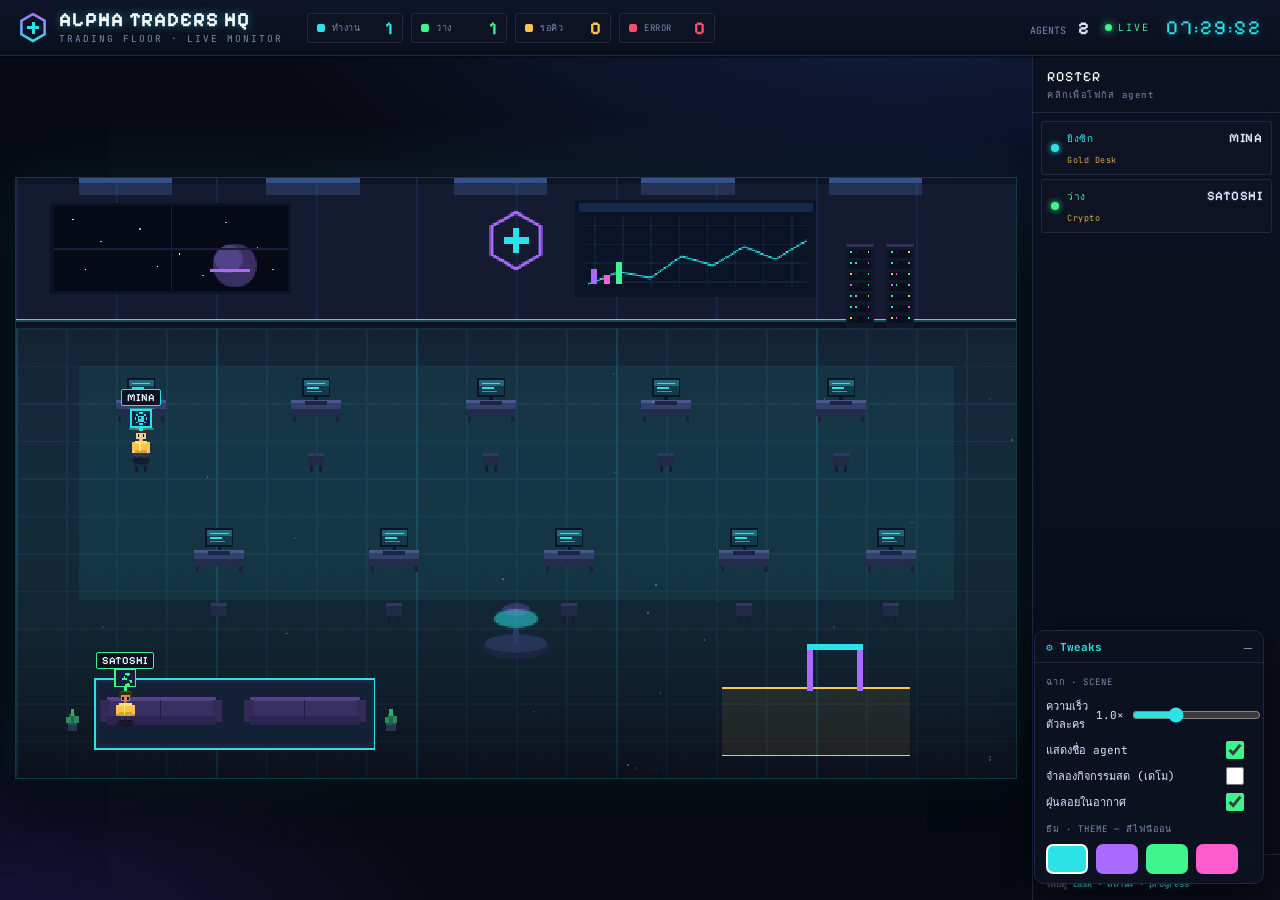
==== agent-hq.html @ ca08c9d3 "Add AGENT HQ — live pixel-office view (canvas), opened from OFFICE button Port the design's vanilla " ====
<!DOCTYPE html>
<html lang="th">
<head>
<meta charset="UTF-8" />
<meta name="viewport" content="width=device-width, initial-scale=1.0" />
<title>Agent HQ — Pixel Office</title>
<link rel="preconnect" href="https://fonts.googleapis.com" />
<link rel="preconnect" href="https://fonts.gstatic.com" crossorigin />
<link href="https://fonts.googleapis.com/css2?family=Pixelify+Sans:wght@400;500;600;700&family=JetBrains+Mono:wght@400;500;700&display=swap" rel="stylesheet" />
<style>
  :root {
    --bg:#070a14; --panel:#0d1322; --panel2:#121a30; --line:#1e2746;
    --txt:#dce4ff; --dim:#7d88b0; --cyan:#2de2e6; --purple:#a96bff;
    --green:#3df58a; --amber:#ffc44d; --red:#ff4d6d; --pink:#ff5cce;
  }
  * { box-sizing:border-box; margin:0; padding:0; }
  html, body { height:100%; }
  body {
    background:
      radial-gradient(1200px 700px at 70% -10%, #15224a 0%, transparent 55%),
      radial-gradient(900px 600px at 0% 110%, #1a1340 0%, transparent 50%),
      var(--bg);
    color:var(--txt);
    font-family:"JetBrains Mono", monospace;
    overflow:hidden;
    display:flex; flex-direction:column;
    -webkit-font-smoothing:none;
  }
  .pixel { font-family:"Pixelify Sans", monospace; }

  /* ---------- TOP BAR ---------- */
  .topbar {
    display:flex; align-items:center; gap:18px;
    padding:10px 18px;
    background:linear-gradient(180deg, #0e1528, #0a0f1d);
    border-bottom:1px solid var(--line);
    box-shadow:0 2px 0 #00000060;
    flex:0 0 auto; z-index:5;
  }
  .brand { display:flex; align-items:center; gap:11px; }
  .brand .logo {
    width:30px; height:30px; position:relative; flex:0 0 auto;
    background:conic-gradient(from 0deg, var(--purple), var(--cyan), var(--purple));
    clip-path:polygon(50% 0,93% 25%,93% 75%,50% 100%,7% 75%,7% 25%);
  }
  .brand .logo::after {
    content:""; position:absolute; inset:3px;
    background:var(--panel);
    clip-path:polygon(50% 0,93% 25%,93% 75%,50% 100%,7% 75%,7% 25%);
  }
  .brand .logo::before {
    content:""; position:absolute; inset:0; z-index:2;
    background:
      linear-gradient(var(--cyan),var(--cyan)) center/12px 3px no-repeat,
      linear-gradient(var(--cyan),var(--cyan)) center/3px 12px no-repeat;
  }
  .brand h1 { font-family:"Pixelify Sans"; font-size:20px; font-weight:700; letter-spacing:1px;
    color:#fff; text-shadow:0 0 10px #2de2e680; line-height:1; }
  .brand .sub { font-size:9.5px; color:var(--dim); letter-spacing:2px; margin-top:2px; }

  .legend { display:flex; gap:8px; margin-left:6px; }
  .pill {
    display:flex; align-items:center; gap:7px;
    background:var(--panel); border:1px solid var(--line); border-radius:3px;
    padding:5px 9px; min-width:96px;
  }
  .pill .dot { width:8px; height:8px; border-radius:2px; flex:0 0 auto; }
  .pill .lab { font-size:9px; color:var(--dim); letter-spacing:.5px; text-transform:uppercase; }
  .pill .num { font-family:"Pixelify Sans"; font-size:18px; font-weight:700; line-height:1; margin-left:auto; }

  .topright { margin-left:auto; display:flex; align-items:center; gap:16px; }
  .live { display:flex; align-items:center; gap:6px; font-size:10px; color:var(--green); letter-spacing:2px; }
  .live .b { width:7px; height:7px; border-radius:50%; background:var(--green);
    box-shadow:0 0 8px var(--green); animation:blink 1.4s infinite; }
  @keyframes blink { 0%,100%{opacity:1} 50%{opacity:.25} }
  .clock { font-family:"Pixelify Sans"; font-size:20px; color:var(--cyan);
    letter-spacing:2px; text-shadow:0 0 8px #2de2e660; }
  .total { font-size:10px; color:var(--dim); }
  .total b { font-family:"Pixelify Sans"; font-size:18px; color:var(--txt); }

  /* ---------- BODY ---------- */
  .body { flex:1; display:flex; min-height:0; }

  .stage {
    flex:1; display:flex; align-items:center; justify-content:center;
    overflow:hidden; padding:16px;
    background:
      radial-gradient(700px 400px at 50% 40%, #0e1730 0%, transparent 70%);
  }
  .wrap { position:relative; box-shadow:0 0 0 1px #2de2e633, 0 0 60px #2de2e618, 0 24px 60px #000a; }
  #scene { display:block; width:100%; height:100%; image-rendering:pixelated; border-radius:2px; }

  #labels { position:absolute; inset:0; pointer-events:none; }
  .nametag {
    position:absolute; transform:translate(-50%,-100%);
    font-family:"Pixelify Sans"; font-size:11px; font-weight:600; line-height:1;
    color:#eaf0ff; white-space:nowrap;
    background:#0b1120ee; border:1px solid var(--line); border-radius:2px;
    padding:2px 5px; text-shadow:0 1px 0 #000;
  }
  .nametag.sel { background:#16203add; box-shadow:0 0 8px currentColor; }

  /* ---------- POPUP ---------- */
  #popup {
    position:absolute; display:none; width:236px; z-index:20;
    --accent:#2de2e6;
    background:linear-gradient(180deg,#101a30,#0b1120);
    border:1px solid var(--accent);
    box-shadow:0 0 0 1px #000, 0 0 22px -2px var(--accent), 0 18px 40px #000c;
    border-radius:4px;
    transform:translate(-50%,0);
  }
  .pp-head { display:flex; align-items:center; gap:9px; padding:11px 12px 9px;
    border-bottom:1px solid var(--line); position:relative; }
  .pp-ava { width:30px; height:30px; border-radius:3px; flex:0 0 auto;
    box-shadow:inset 0 0 0 1px #ffffff30, 0 0 10px -2px var(--accent);
    image-rendering:pixelated; }
  .pp-name { font-family:"Pixelify Sans"; font-size:17px; font-weight:700; color:#fff; letter-spacing:.5px; }
  .pp-role { font-size:9.5px; color:var(--dim); margin-top:1px; }
  #popup-close { position:absolute; top:8px; right:9px; width:18px; height:18px;
    background:none; border:1px solid var(--line); color:var(--dim); border-radius:3px;
    cursor:pointer; font-family:"Pixelify Sans"; font-size:12px; line-height:1; }
  #popup-close:hover { color:#fff; border-color:var(--accent); }
  .pp-body { padding:11px 12px; display:flex; flex-direction:column; gap:9px; }
  .pp-status { align-self:flex-start; font-family:"Pixelify Sans"; font-size:11px; font-weight:600;
    letter-spacing:1px; border:1px solid; border-radius:3px; padding:3px 8px; }
  .pp-field-l { font-size:8.5px; color:var(--dim); letter-spacing:1.5px; text-transform:uppercase; margin-bottom:3px; }
  .pp-task { font-size:11.5px; color:var(--txt); line-height:1.45; }
  .pp-bar { height:7px; background:#0a1020; border:1px solid var(--line); border-radius:2px; overflow:hidden; }
  .pp-bar-fill { height:100%; width:0%; transition:width .5s ease; box-shadow:0 0 8px currentColor; }
  .pp-prog-row { display:flex; justify-content:space-between; align-items:center; }
  .pp-prog-num { font-family:"Pixelify Sans"; font-size:12px; color:var(--accent); }
  .pp-foot { display:flex; justify-content:space-between; padding:8px 12px;
    border-top:1px solid var(--line); font-size:9.5px; color:var(--dim); }
  .pp-id { color:var(--accent); letter-spacing:1px; }

  /* ---------- ROSTER ---------- */
  .roster-panel {
    flex:0 0 248px; display:flex; flex-direction:column;
    background:linear-gradient(180deg,#0c1222,#090d18);
    border-left:1px solid var(--line);
  }
  .rhead { padding:12px 14px 10px; border-bottom:1px solid var(--line); }
  .rhead .t { font-family:"Pixelify Sans"; font-size:14px; color:#fff; letter-spacing:1px; }
  .rhead .d { font-size:9px; color:var(--dim); letter-spacing:1.5px; margin-top:3px; }
  #roster { flex:1; overflow-y:auto; padding:8px; display:flex; flex-direction:column; gap:4px; }
  .rrow { display:grid; grid-template-columns:auto 1fr auto; align-items:center; gap:8px;
    width:100%; text-align:left; cursor:pointer;
    background:var(--panel); border:1px solid var(--line); border-radius:3px;
    padding:8px 9px; color:var(--txt); font-family:inherit; }
  .rrow:hover { border-color:#2de2e655; background:var(--panel2); }
  .rrow.sel { border-color:var(--cyan); box-shadow:inset 0 0 0 1px #2de2e640, 0 0 14px -4px var(--cyan); }
  .rdot { width:8px; height:8px; border-radius:50%; }
  .rname { font-family:"Pixelify Sans"; font-size:13px; font-weight:600; letter-spacing:.5px; }
  .rrole { grid-column:2; grid-row:2; font-size:8.5px; opacity:.85; letter-spacing:.5px; }
  .rrow { grid-template-rows:auto auto; }
  .rdot { grid-row:1 / span 2; }
  .rst { grid-row:1; font-family:"Pixelify Sans"; font-size:10px; letter-spacing:.5px; }
  #roster::-webkit-scrollbar { width:8px; }
  #roster::-webkit-scrollbar-thumb { background:#1e2746; border-radius:4px; }

  .rfoot { padding:9px 14px; border-top:1px solid var(--line); font-size:9px; color:var(--dim); line-height:1.5; }
  .rfoot b { color:var(--cyan); }

  @media (max-width:760px){
    .legend{ display:none; }
    .roster-panel{ flex-basis:170px; }
  }
</style>
</head>
<body>
  <!-- TOP BAR -->
  <header class="topbar">
    <div class="brand">
      <div class="logo"></div>
      <div>
        <h1>ALPHA&nbsp;TRADERS HQ</h1>
        <div class="sub">TRADING FLOOR · LIVE MONITOR</div>
      </div>
    </div>
    <div class="legend">
      <div class="pill"><span class="dot" style="background:#2de2e6"></span><span class="lab">ทำงาน</span><span class="num" id="c-working" style="color:#2de2e6">0</span></div>
      <div class="pill"><span class="dot" style="background:#3df58a"></span><span class="lab">ว่าง</span><span class="num" id="c-idle" style="color:#3df58a">0</span></div>
      <div class="pill"><span class="dot" style="background:#ffc44d"></span><span class="lab">รอคิว</span><span class="num" id="c-waiting" style="color:#ffc44d">0</span></div>
      <div class="pill"><span class="dot" style="background:#ff4d6d"></span><span class="lab">error</span><span class="num" id="c-error" style="color:#ff4d6d">0</span></div>
    </div>
    <div class="topright">
      <div class="total">AGENTS&nbsp; <b id="c-total">0</b></div>
      <div class="live"><span class="b"></span>LIVE</div>
      <div class="clock" id="clock">00:00:00</div>
    </div>
  </header>

  <!-- BODY -->
  <div class="body">
    <div class="stage">
      <div class="wrap" id="wrap">
        <canvas id="scene"></canvas>
        <div id="labels"></div>
        <!-- POPUP -->
        <div id="popup">
          <div class="pp-head">
            <div class="pp-ava"></div>
            <div>
              <div class="pp-name">—</div>
              <div class="pp-role">—</div>
            </div>
            <button id="popup-close">×</button>
          </div>
          <div class="pp-body">
            <div class="pp-status">—</div>
            <div>
              <div class="pp-field-l">งานปัจจุบัน</div>
              <div class="pp-task">—</div>
            </div>
            <div>
              <div class="pp-prog-row">
                <span class="pp-field-l" style="margin:0">ความคืบหน้า</span>
                <span class="pp-prog-num">0%</span>
              </div>
              <div class="pp-bar" style="margin-top:5px"><div class="pp-bar-fill"></div></div>
            </div>
          </div>
          <div class="pp-foot">
            <span class="pp-id">#—</span>
            <span class="pp-today">0 งานวันนี้</span>
          </div>
        </div>
      </div>
    </div>

    <!-- ROSTER -->
    <aside class="roster-panel">
      <div class="rhead">
        <div class="t">ROSTER</div>
        <div class="d">คลิกเพื่อโฟกัส agent</div>
      </div>
      <div id="roster"></div>
      <div class="rfoot">คลิกตัวละครในฉาก หรือชื่อในลิสต์<br>เพื่อดู <b>task · สถานะ · progress</b></div>
    </aside>
  </div>

  <script src="js/agenthq-data.js?v=61"></script>
  <script src="js/agenthq-sprites.js?v=61"></script>
  <script src="js/agenthq-room.js?v=61"></script>
  <script src="js/agenthq-engine.js?v=61"></script>
  <script>
    // fit the fixed-aspect scene wrapper into the stage
    (function () {
      const stage = document.querySelector(".stage");
      const wrap = document.getElementById("wrap");
      const AW = 640, AH = 384;
      function fit() {
        const cs = getComputedStyle(stage);
        const pad = parseFloat(cs.paddingLeft) + parseFloat(cs.paddingRight);
        const padV = parseFloat(cs.paddingTop) + parseFloat(cs.paddingBottom);
        const aw = stage.clientWidth - pad, ah = stage.clientHeight - padV;
        let w = aw, h = w * AH / AW;
        if (h > ah) { h = ah; w = h * AW / AH; }
        wrap.style.width = Math.round(w) + "px";
        wrap.style.height = Math.round(h) + "px";
      }
      window.addEventListener("resize", fit);
      fit(); setTimeout(fit, 60);
    })();
  </script>

  <!-- Tweaks panel (vanilla — writes into window.CFG) -->
  <div id="tweaks">
    <div class="tw-head"><span>⚙ Tweaks</span><button id="tw-min" title="ย่อ/ขยาย">–</button></div>
    <div id="tw-body">
      <div class="tw-sec">ฉาก · SCENE</div>
      <label class="tw-row">ความเร็วตัวละคร <span id="tw-spd-v">1.0×</span>
        <input id="tw-speed" type="range" min="0.3" max="2.5" step="0.1" value="1"></label>
      <label class="tw-row tw-tog">แสดงชื่อ agent <input id="tw-names" type="checkbox" checked></label>
      <label class="tw-row tw-tog">จำลองกิจกรรมสด (เดโม) <input id="tw-sim" type="checkbox"></label>
      <label class="tw-row tw-tog">ฝุ่นลอยในอากาศ <input id="tw-dust" type="checkbox" checked></label>
      <div class="tw-sec">ธีม · THEME — สีไฟนีออน</div>
      <div class="tw-colors" id="tw-colors">
        <button data-c="#2de2e6" class="on" style="background:#2de2e6"></button>
        <button data-c="#a96bff" style="background:#a96bff"></button>
        <button data-c="#3df58a" style="background:#3df58a"></button>
        <button data-c="#ff5cce" style="background:#ff5cce"></button>
      </div>
    </div>
  </div>
  <style>
    #tweaks{position:fixed;right:16px;bottom:16px;width:230px;background:#0d1322ee;border:1px solid #1e2746;
      border-radius:10px;padding:0;font-family:"JetBrains Mono",monospace;font-size:11px;color:#dce4ff;
      box-shadow:0 8px 30px #000a;z-index:50;backdrop-filter:blur(4px)}
    #tweaks .tw-head{display:flex;justify-content:space-between;align-items:center;padding:8px 11px;
      border-bottom:1px solid #1e2746;font-weight:700;color:#2de2e6}
    #tweaks .tw-head button{background:none;border:none;color:#7d88b0;font-size:15px;cursor:pointer;line-height:1}
    #tw-body{padding:9px 11px;display:flex;flex-direction:column;gap:8px}
    #tweaks .tw-sec{color:#7d88b0;font-size:9px;letter-spacing:1px;margin-top:3px}
    #tweaks .tw-row{display:flex;justify-content:space-between;align-items:center;gap:8px}
    #tweaks input[type=range]{flex:1;accent-color:var(--cyan)}
    #tweaks .tw-tog input{width:34px;height:18px;accent-color:#3df58a;cursor:pointer}
    #tweaks .tw-colors{display:flex;gap:8px}
    #tweaks .tw-colors button{width:42px;height:30px;border-radius:7px;border:2px solid transparent;cursor:pointer}
    #tweaks .tw-colors button.on{border-color:#fff}
  </style>
  <script>
    (function () {
      const $ = (id) => document.getElementById(id);
      const apply = () => {
        if (!window.CFG) return;
        window.CFG.speed     = parseFloat($('tw-speed').value);
        window.CFG.showLabels= $('tw-names').checked;
        window.CFG.simulate  = $('tw-sim').checked;
        window.CFG.fxDust    = $('tw-dust').checked;
        $('tw-spd-v').textContent = window.CFG.speed.toFixed(1) + '×';
      };
      ['tw-speed','tw-names','tw-sim','tw-dust'].forEach(id => {
        $(id).addEventListener('input', apply);
        $(id).addEventListener('change', apply);
      });
      $('tw-colors').addEventListener('click', (e) => {
        const b = e.target.closest('button'); if (!b) return;
        [...$('tw-colors').children].forEach(x => x.classList.remove('on'));
        b.classList.add('on');
        document.documentElement.style.setProperty('--cyan', b.dataset.c);
      });
      $('tw-min').addEventListener('click', () => {
        const body = $('tw-body');
        body.style.display = body.style.display === 'none' ? 'flex' : 'none';
      });
      // apply once CFG exists
      const t = setInterval(() => { if (window.CFG) { apply(); clearInterval(t); } }, 200);
    })();
  </script>
</body>
</html>
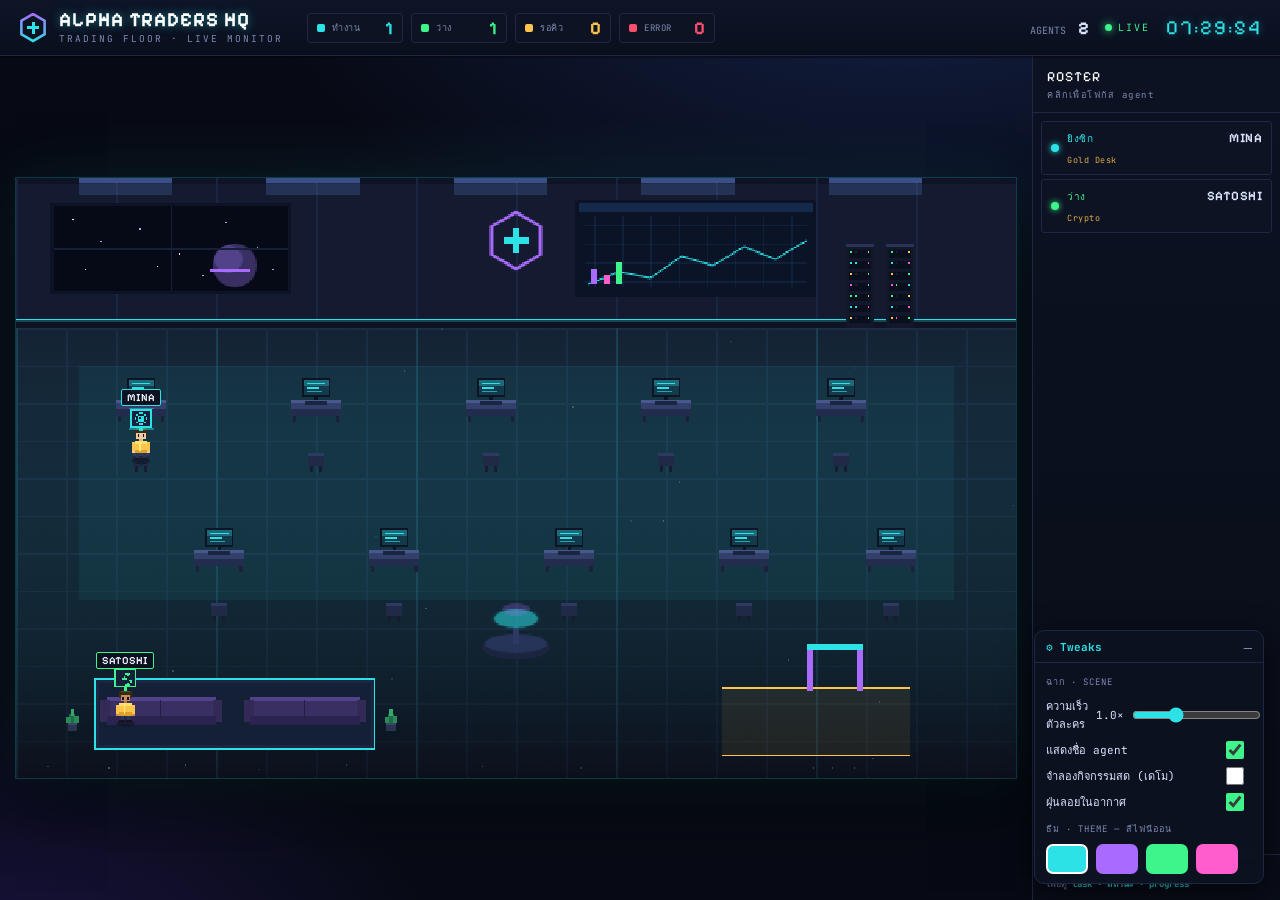
==== commit 19e639a8: "Bigger center office: embed mode (hide iframe chrome) + wider center column agent-hq.html gains ?emb" ====
--- a/agent-hq.html
+++ b/agent-hq.html
@@ -166,6 +166,12 @@
     .legend{ display:none; }
     .roster-panel{ flex-basis:170px; }
   }
+
+  /* EMBED MODE (?embed=1) — scene fills the iframe; hide chrome (we have our own outside) */
+  body.embed .topbar { display:none; }
+  body.embed .roster-panel { display:none; }
+  body.embed .body { height:100vh; }
+  body.embed .stage { padding:6px; }
 </style>
 </head>
 <body>
@@ -240,11 +246,13 @@
     </aside>
   </div>
 
-  <script src="js/agenthq-data.js?v=61"></script>
-  <script src="js/agenthq-sprites.js?v=61"></script>
-  <script src="js/agenthq-room.js?v=61"></script>
-  <script src="js/agenthq-engine.js?v=61"></script>
+  <script src="js/agenthq-data.js?v=66"></script>
+  <script src="js/agenthq-sprites.js?v=66"></script>
+  <script src="js/agenthq-room.js?v=66"></script>
+  <script src="js/agenthq-engine.js?v=66"></script>
   <script>
+    // embed mode — hide topbar/roster so the scene fills the iframe
+    if (new URLSearchParams(location.search).get('embed') === '1') document.body.classList.add('embed');
     // fit the fixed-aspect scene wrapper into the stage
     (function () {
       const stage = document.querySelector(".stage");
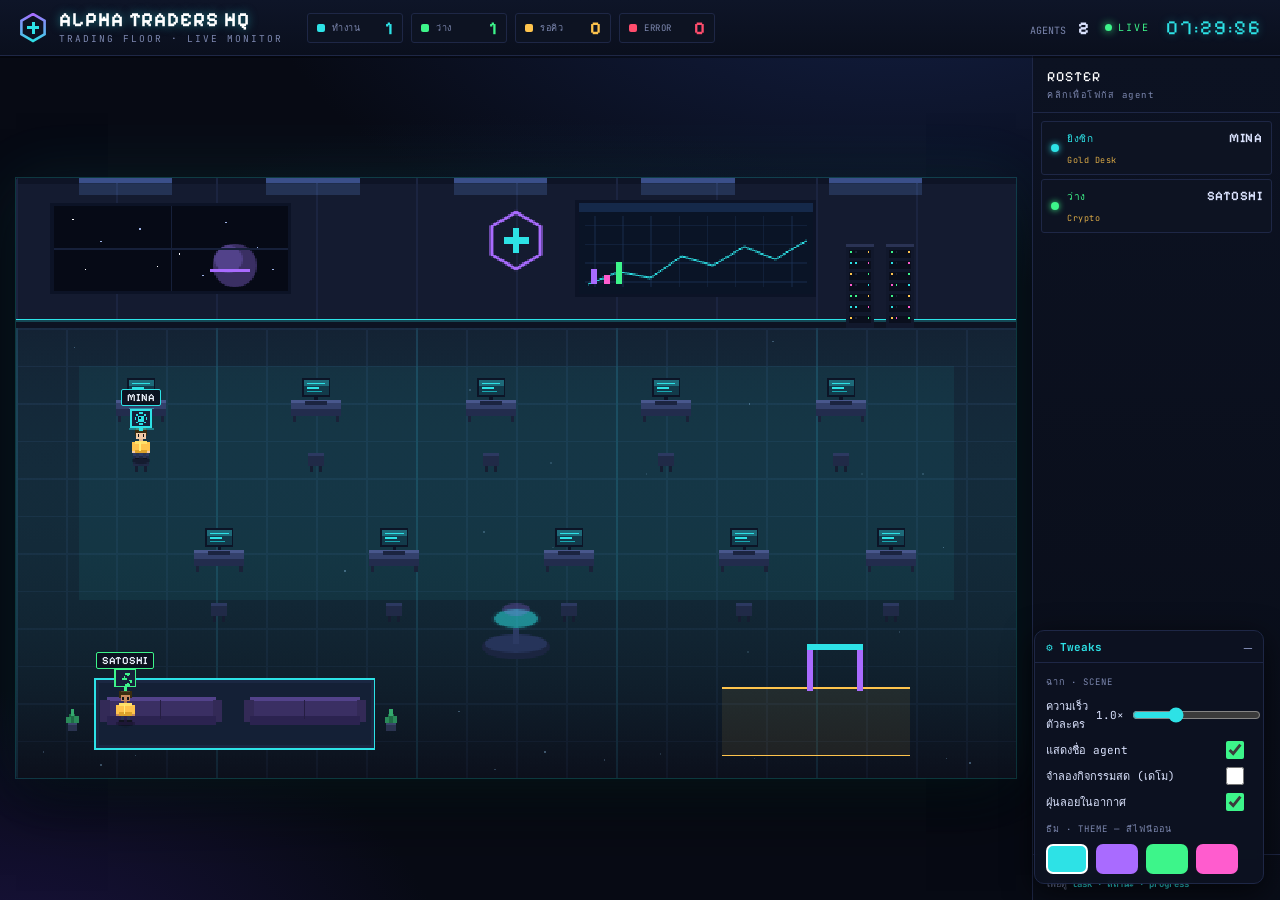
==== commit 2b00836f: "Fix BTC too-tight SL (crypto SL floor) + office/board status consistency BTC traded on the small acc" ====
--- a/agent-hq.html
+++ b/agent-hq.html
@@ -246,10 +246,10 @@
     </aside>
   </div>
 
-  <script src="js/agenthq-data.js?v=66"></script>
-  <script src="js/agenthq-sprites.js?v=66"></script>
-  <script src="js/agenthq-room.js?v=66"></script>
-  <script src="js/agenthq-engine.js?v=66"></script>
+  <script src="js/agenthq-data.js?v=68"></script>
+  <script src="js/agenthq-sprites.js?v=68"></script>
+  <script src="js/agenthq-room.js?v=68"></script>
+  <script src="js/agenthq-engine.js?v=68"></script>
   <script>
     // embed mode — hide topbar/roster so the scene fills the iframe
     if (new URLSearchParams(location.search).get('embed') === '1') document.body.classList.add('embed');
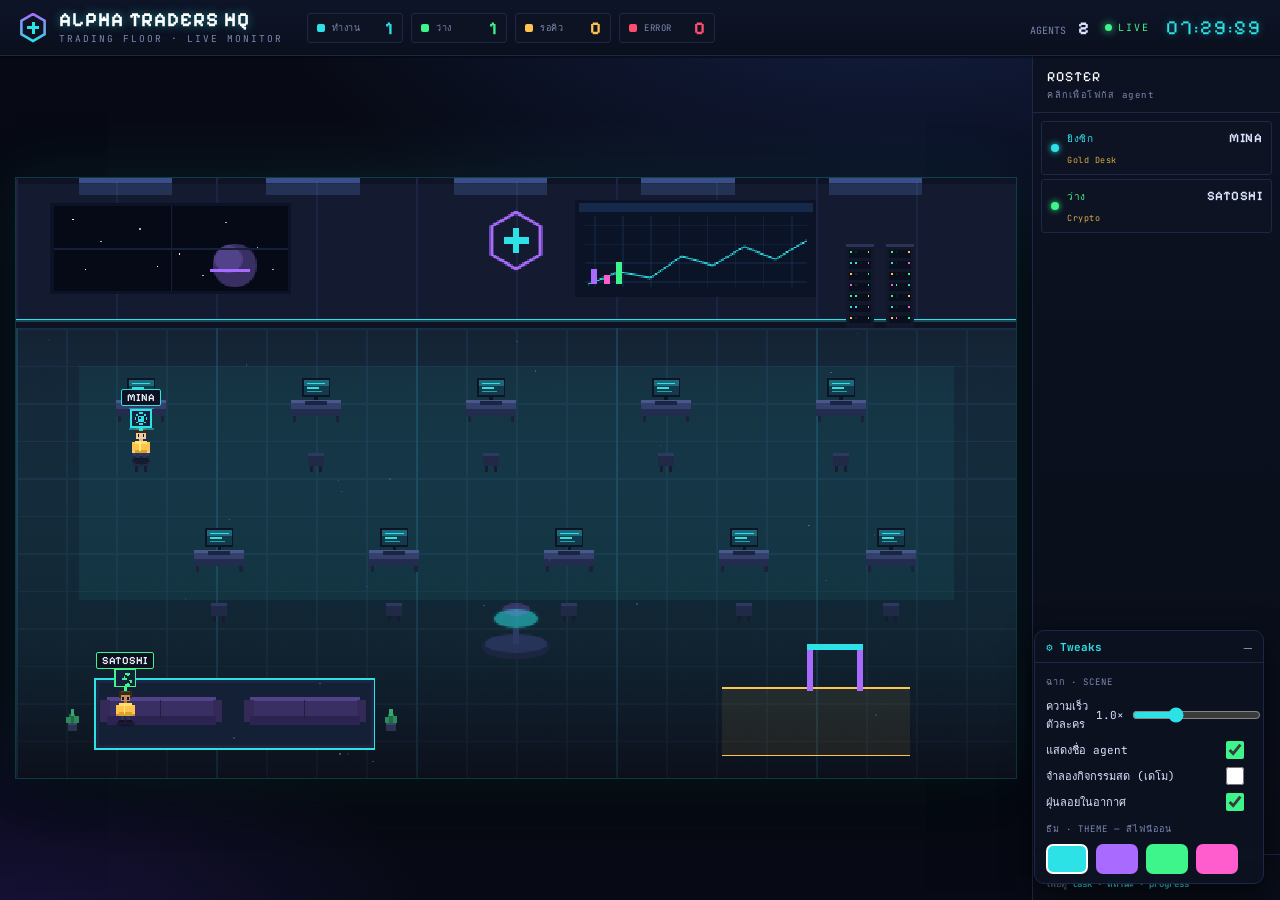
==== commit af7acfec: "Sync employees holding live MT5 positions (board + office) Employees that hold an open trade now sho" ====
--- a/agent-hq.html
+++ b/agent-hq.html
@@ -246,10 +246,10 @@
     </aside>
   </div>
 
-  <script src="js/agenthq-data.js?v=68"></script>
-  <script src="js/agenthq-sprites.js?v=68"></script>
-  <script src="js/agenthq-room.js?v=68"></script>
-  <script src="js/agenthq-engine.js?v=68"></script>
+  <script src="js/agenthq-data.js?v=69"></script>
+  <script src="js/agenthq-sprites.js?v=69"></script>
+  <script src="js/agenthq-room.js?v=69"></script>
+  <script src="js/agenthq-engine.js?v=69"></script>
   <script>
     // embed mode — hide topbar/roster so the scene fills the iframe
     if (new URLSearchParams(location.search).get('embed') === '1') document.body.classList.add('embed');
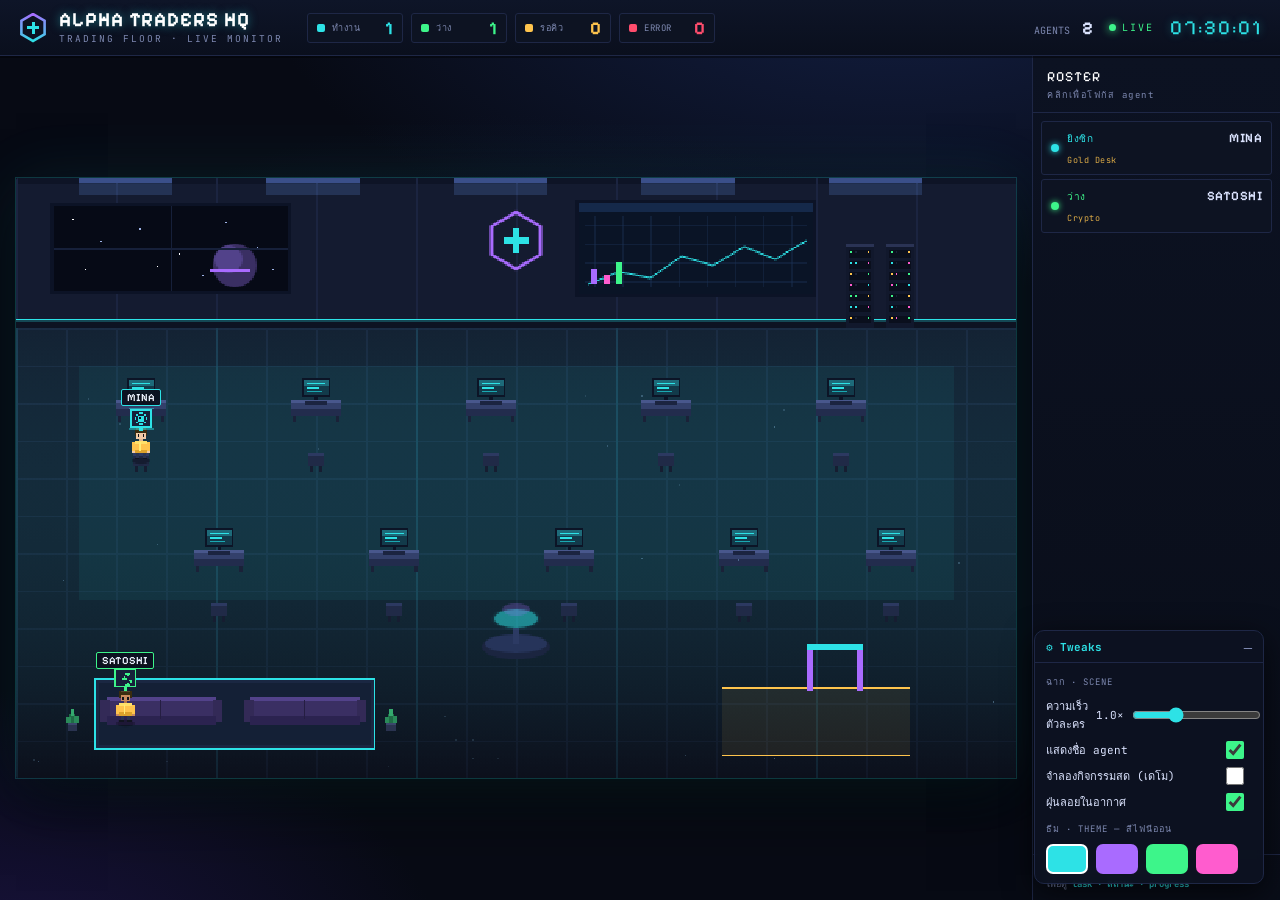
==== commit 3ffea20b: "Mobile office now matches desktop: load agent-hq in embed mode (clean floor, big walking traders) in" ====
--- a/agent-hq.html
+++ b/agent-hq.html
@@ -307,6 +307,8 @@
     #tweaks .tw-colors{display:flex;gap:8px}
     #tweaks .tw-colors button{width:42px;height:30px;border-radius:7px;border:2px solid transparent;cursor:pointer}
     #tweaks .tw-colors button.on{border-color:#fff}
+    /* phones: the floating Tweaks panel would cover the whole floor — hide it (desktop keeps it) */
+    @media (max-width:560px){ #tweaks{ display:none !important; } }
   </style>
   <script>
     (function () {
